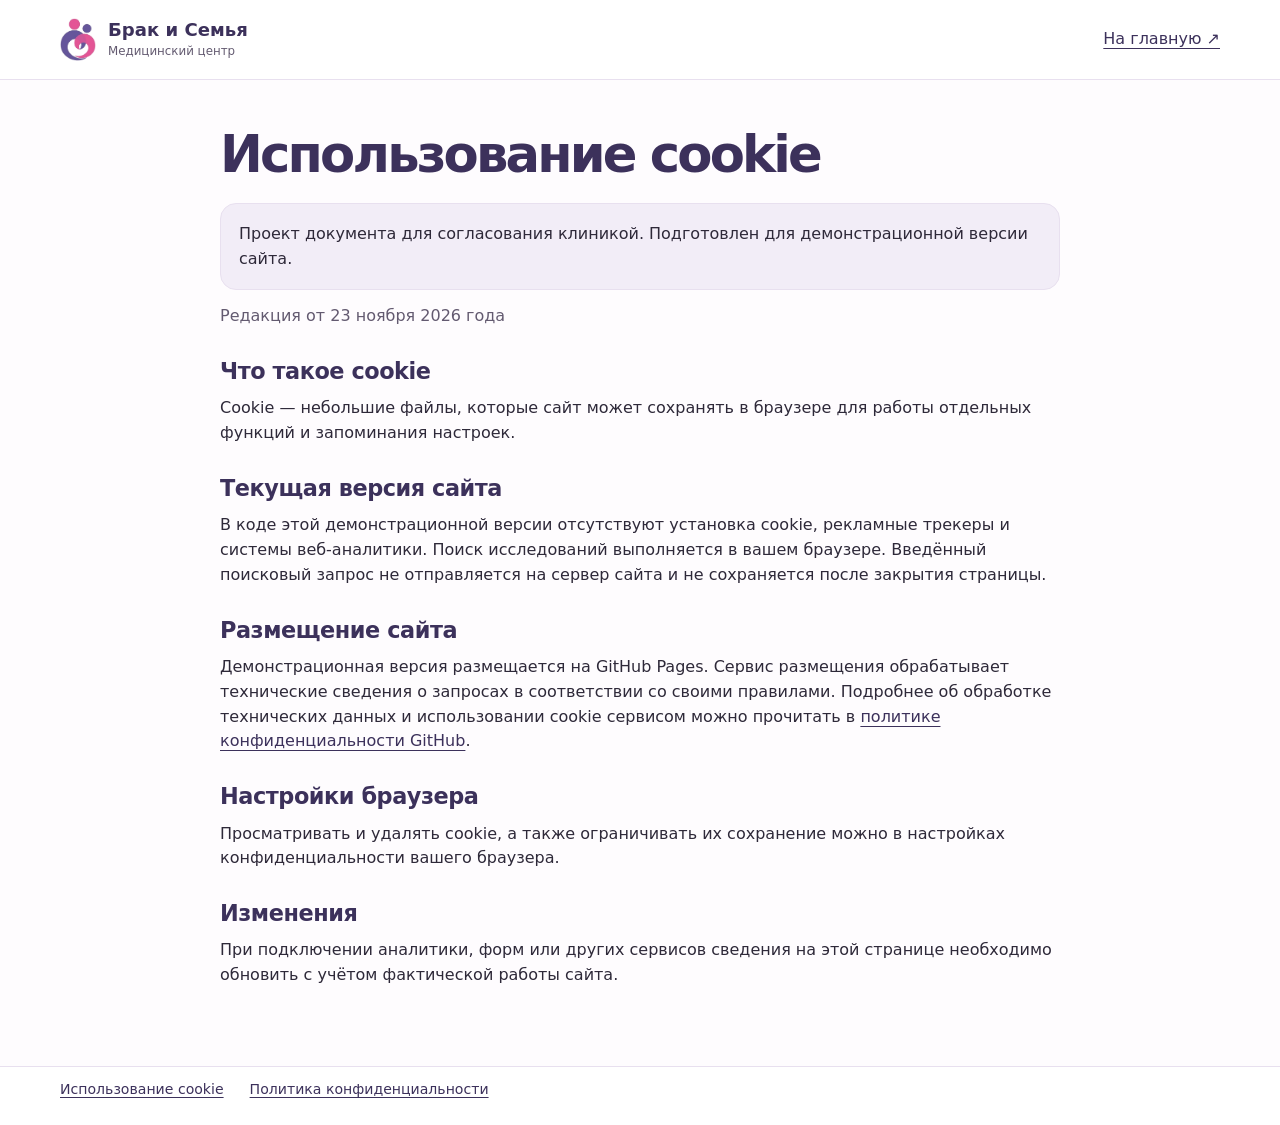
==== cookies.html @ 6511f00b "footer_update_7 Добавление куки и политику конфеденциальности" ====
<!doctype html>
<html lang="ru">
<head>
<meta charset="utf-8">
<meta name="viewport" content="width=device-width,initial-scale=1">
<meta name="robots" content="noindex,nofollow">
<title>Использование cookie | Брак и Семья</title>
<link rel="icon" href="logo.png">
<link rel="stylesheet" href="style.css?v=20261123-footer">
</head>
<body>
<header><div class="wrap top"><a class="brand" href="index.html"><img src="logo.png" alt="" width="36" height="43"><span>Брак и Семья<small>Медицинский центр</small></span></a><a href="index.html">На главную ↗</a></div></header>
<main class="wrap legal">
<h1>Использование cookie</h1>
<p class="legal-notice">Проект документа для согласования клиникой. Подготовлен для демонстрационной версии сайта.</p>
<p class="muted">Редакция от 23 ноября 2026 года</p>

<h2>Что такое cookie</h2>
<p>Cookie — небольшие файлы, которые сайт может сохранять в браузере для работы отдельных функций и запоминания настроек.</p>
<h2>Текущая версия сайта</h2>
<p>В коде этой демонстрационной версии отсутствуют установка cookie, рекламные трекеры и системы веб-аналитики. Поиск исследований выполняется в вашем браузере. Введённый поисковый запрос не отправляется на сервер сайта и не сохраняется после закрытия страницы.</p>
<h2>Размещение сайта</h2>
<p>Демонстрационная версия размещается на GitHub Pages. Сервис размещения обрабатывает технические сведения о запросах в соответствии со своими правилами. Подробнее об обработке технических данных и использовании cookie сервисом можно прочитать в <a href="https://docs.github.com/en/site-policy/privacy-policies/github-general-privacy-statement">политике конфиденциальности GitHub</a>.</p>
<h2>Настройки браузера</h2>
<p>Просматривать и удалять cookie, а также ограничивать их сохранение можно в настройках конфиденциальности вашего браузера.</p>
<h2>Изменения</h2>
<p>При подключении аналитики, форм или других сервисов сведения на этой странице необходимо обновить с учётом фактической работы сайта.</p>

</main>
<footer><div class="wrap"><nav class="footer-links" aria-label="Правовая информация"><a href="cookies.html">Использование cookie</a><a href="privacy.html">Политика конфиденциальности</a></nav></div></footer>
</body></html>
---- style.css ----
:root {
  color-scheme: light;
  --purple: #61518e;
  --dark: #40345f;
  --pink: #ab346b;
  --rose: #f9e5ee;
  --lilac: #f2edf7;
  --ink: #2e2939;
  --muted: #635a70;
  --line: #e5dceb;
  font-family: Nunito, "Trebuchet MS", system-ui, sans-serif;
  color: var(--ink);
  background: #fff;
}
*, *::before, *::after { box-sizing: border-box; }
[hidden] { display: none !important; }
body { margin: 0; line-height: 1.55; }
a { color: var(--dark); text-underline-offset: .23em; }
a:hover { color: var(--pink); }
:focus-visible { outline: 3px solid var(--pink); outline-offset: 4px; }
p, h1, h2, h3 { margin: 0; }
.wrap { width: min(1160px, calc(100% - 64px)); margin-inline: auto; }
.skip { position: absolute; top: 0; left: 1rem; transform: translateY(-120%); background: white; z-index: 2; }
.skip:focus { transform: none; }
header { border-bottom: 1px solid var(--line); }
.top, .bottom { display: flex; justify-content: space-between; align-items: center; gap: 24px; padding-block: 18px; }
.brand { display: inline-flex; align-items: center; gap: 12px; text-decoration: none; font-weight: 850; font-size: 1.13rem; line-height: 1.14; }
.brand small { display: block; font-weight: 500; color: var(--muted); font-size: .74rem; margin-top: 4px; }
nav { display: flex; flex-wrap: wrap; gap: 26px; }
nav a { font-weight: 650; text-decoration: none; }
.button { display: inline-flex; align-items: center; justify-content: center; gap: 12px; min-height: 46px; padding: 10px 20px; border-radius: 999px; border: 1px solid var(--purple); background: var(--purple); color: white; text-decoration: none; font-weight: 750; text-align: center; }
.button:hover { color: white; background: var(--dark); }
.outline { background: white; color: var(--purple); }
.hero { display: grid; grid-template-columns: 1.38fr 1fr; gap: 26px; margin-top: 34px; }
.intro, .hero-art { border-radius: 30px; min-height: 374px; }
.intro { padding: clamp(30px, 5vw, 62px); background: #f7f2fa; display: grid; align-content: center; justify-items: start; }
.label { color: var(--pink); font-size: .76rem; letter-spacing: .11em; text-transform: uppercase; font-weight: 850; }
h1, h2, h3 { color: var(--dark); line-height: 1.13; }
h1 { font-size: clamp(2.6rem, 5.2vw, 4.8rem); letter-spacing: -.055em; margin: .15em 0 .22em; }
h1 span { color: var(--pink); }
.lede { color: var(--muted); font-size: 1.12rem; max-width: 38ch; }
.actions { display: flex; flex-wrap: wrap; gap: 10px; margin-top: 25px; }
.hero-art { position: relative; overflow: hidden; isolation: isolate; display: grid; place-items: center; background: #ebe3f4; }
.hero-art img { position: relative; z-index: 1; width: clamp(145px, 17vw, 218px); height: auto; }
.ring { position: absolute; width: 82%; aspect-ratio: 1; border: 1px solid #fff; border-radius: 50%; box-shadow: 0 0 0 31px #ffffff37, inset 0 0 0 36px #ffffff32; }
.dot { position: absolute; border-radius: 50%; width: 104px; height: 104px; background: #f4c8dd; right: 7%; bottom: 11%; }
h2 { font-size: clamp(1.8rem, 3.6vw, 3rem); letter-spacing: -.035em; }
.directions { padding-block: 50px 60px; }
.chips { list-style: none; padding: 0; display: flex; flex-wrap: wrap; gap: 9px; margin: 20px 0 0; }
.chips li { padding: 7px 15px; border-radius: 99px; background: var(--lilac); color: var(--dark); font-weight: 680; }
.chips li:nth-child(4n+2) { background: var(--rose); color: #8d2858; }
.chips li:nth-child(4n+3) { background: white; box-shadow: inset 0 0 0 1px #a292b9; }
.chips li:nth-child(4n+1) { background: var(--purple); color: white; }
.band { background: #f8f5fa; padding-block: 58px; }
.band h2, .contact h2 { margin-top: 8px; }
.doctor-grid { display: grid; grid-template-columns: repeat(3, minmax(0, 1fr)); gap: 20px; margin-top: 26px; }
.doctor { border: 1px solid var(--line); border-radius: 22px; overflow: hidden; background: white; display: flex; flex-direction: column; }
.portrait { display: block; width: min(184px, calc(100% - 32px)); height: auto; aspect-ratio: 4 / 5; object-fit: contain; margin: 22px auto 0; border-radius: 18px; }
.doctor-body { padding: 22px; display: flex; flex-direction: column; flex: 1; gap: 10px; }
.doctor h3, .labs h3 { font-size: 1.29rem; }
.role { color: var(--pink); font-weight: 720; }
.credential { font-weight: 740; color: var(--dark); }
.doctor-link { padding-top: 6px; margin-top: auto; font-weight: 750; }
.services { padding-block: 64px 24px; }
.muted { margin-top: 10px; color: var(--muted); }
#price-list { margin-top: 22px; }
.price { border-bottom: 1px solid var(--line); }
.price:first-child { border-top: 1px solid var(--line); }
summary { cursor: pointer; font-weight: 760; color: var(--dark); }
.price summary { list-style: none; display: flex; justify-content: space-between; align-items: center; gap: 14px; padding: 15px 7px; font-size: 1.06rem; }
.price summary::-webkit-details-marker { display: none; }
.price summary::after { content: "+"; font-size: 1.4rem; color: var(--pink); }
.price[open] summary::after { content: "−"; }
table { width: 100%; border-collapse: collapse; margin-bottom: 14px; text-align: left; }
th, td { padding: 10px 7px; border-top: 1px solid var(--line); }
th { color: var(--muted); }
td:last-child, th:last-child { text-align: right; white-space: nowrap; }
td:last-child { color: var(--dark); font-weight: 760; }
.labs { padding: 22px; margin-top: 25px; border-radius: 19px; background: var(--lilac); }
.labs p { margin: 8px 0; }
.contact-section { padding-block: 36px 58px; }
.contact { display: grid; grid-template-columns: 1.5fr 1fr; gap: 35px; background: #f7f2fa; border-radius: 28px; padding: clamp(24px, 5vw, 54px); }
.contact-copy { max-width: 48ch; margin-top: 12px; color: var(--muted); }
.location { padding: 23px; background: white; border-radius: 20px; align-self: center; }
.location p + p { margin-top: 9px; }
.location a { display: inline-block; margin-top: 14px; font-weight: 750; }
#telegram-code { margin-top: 16px; }
#telegram-code img { display: block; margin-top: 12px; max-width: 100%; height: auto; border-radius: 12px; }
footer { border-top: 1px solid var(--line); color: var(--muted); }
.documents { padding-block: 40px 20px; }
.document-grid { display: grid; grid-template-columns: repeat(3, minmax(0, 1fr)); gap: 16px; list-style: none; padding: 0; margin: 22px 0 0; }
.document-card { height: 100%; display: flex; flex-direction: column; gap: 5px; padding: 18px; border-radius: 20px; background: var(--lilac); border: 1px solid var(--line); text-decoration: none; }
.document-card img { width: 100%; height: 162px; object-fit: contain; margin-bottom: 8px; }
.document-name { font-weight: 780; }
.document-description { color: var(--muted); font-size: .92rem; }
.document-action { margin-top: auto; padding-top: 8px; text-decoration: underline; }
.sr-only { position: absolute; width: 1px; height: 1px; padding: 0; margin: -1px; overflow: hidden; clip-path: inset(50%); white-space: nowrap; }
@media (max-width: 950px) {
  .top { flex-wrap: wrap; }
  nav { order: 3; width: 100%; }
  .doctor-grid { grid-template-columns: repeat(2, minmax(0, 1fr)); }
}
@media (max-width: 670px) {
  .wrap { width: calc(100% - 32px); }
  .top { gap: 14px; }
  .top .button { font-size: .85rem; padding-inline: 12px; }
  nav { gap: 8px 16px; font-size: .9rem; }
  .hero, .contact { grid-template-columns: 1fr; gap: 12px; }
  .hero { margin-top: 18px; }
  .intro { min-height: 0; }
  .hero-art { min-height: 205px; }
  .hero-art img { width: 110px; }
  .directions, .band, .services { padding-top: 36px; }
  .doctor-grid, .document-grid { grid-template-columns: 1fr; }
  .contact { gap: 22px; }
  .bottom { align-items: start; flex-direction: column; gap: 10px; }
}

/* Refined clinic layout and laboratory catalogue. */
:root { --dark: #3c315b; --line: #e8e0ef; }
body { background: #fefcfe; }
header { background: #fff; }
.top { gap: 20px; flex-wrap: wrap; }
nav { gap: 12px 24px; flex: 1 1 500px; justify-content: center; font-size: .88rem; }
.top > .button { font-size: .88rem; }
.hero { background: linear-gradient(120deg, #f1eaf7, #fae9f0 66%, #eee9f6); padding: 14px; gap: 0; border-radius: 32px; min-height: 495px; }
.intro { background: none; padding: 40px; }
.since { margin-top: 18px; padding-left: 14px; border-left: 2px solid var(--pink); color: var(--dark); font-weight: 700; }
h1 { margin-top: 17px; font-size: clamp(2.8rem, 5.8vw, 5rem); line-height: 1.03; }
.lede { margin-top: 8px; font-size: 1.04rem; line-height: 1.65; }
.hero-art { border-radius: 24px; min-height: 460px; background: #eee4f0; }
.hero-art .hero-photo { position: absolute; inset: 0; width: 100%; height: 100%; object-fit: cover; }
.hero-caption { position: absolute; bottom: 20px; left: 20px; right: 20px; display: flex; justify-content: space-between; gap: 15px; padding: 16px 20px; background: #fffffff0; border: 1px solid white; border-radius: 17px; text-decoration: none; font-weight: 750; z-index: 1; }
.directions { padding-block: 58px 70px; }
.chips { display: grid; grid-template-columns: repeat(4, minmax(0, 1fr)); gap: 10px; }
.chips li, .chips li:nth-child(n) { min-height: 66px; display: flex; align-items: center; padding: 16px 18px; border-radius: 16px; box-shadow: none; background: #f3eff7; color: var(--dark); border: 1px solid #e9e1ef; }
.chips li:nth-child(4n+2) { background: #f9edf3; }
.band { background: linear-gradient(#f6f1f9, #fbf8fc); border-top: 1px solid #eee5f3; border-bottom: 1px solid #eee5f3; padding-block: 64px; }
.doctor-grid { gap: 22px; margin-top: 30px; }
.doctor { box-shadow: 0 8px 25px #49345a05; border-radius: 25px; }
.portrait { margin-top: 25px; }
.doctor-body { padding: 25px; }
.doctor-link { display: inline-block; padding-top: 16px; border-top: 1px solid var(--line); }
.role { font-size: .94rem; }
.credential { font-size: .94rem; }
.services { padding-top: 70px; }
#price-list { border-radius: 20px; border: 1px solid var(--line); overflow: hidden; background: #fff; }
#price-list .price { padding-inline: 20px; }
#price-list .price:first-child { border-top: 0; }
#price-list .price:last-child { border-bottom: 0; }
.price summary { padding-block: 19px; }
td { overflow-wrap: anywhere; }
.laboratory { padding-block: 55px 30px; }
.lab-partners { display: grid; grid-template-columns: 1fr 1fr; gap: 20px; margin-top: 28px; }
.lab-partner { display: flex; align-items: center; justify-content: space-between; gap: 20px; padding: 28px; background: white; border: 1px solid var(--line); border-radius: 24px; }
.lab-partner > a:first-child { min-width: 0; }
.lab-partner img { width: 100%; max-width: 215px; height: 65px; object-fit: contain; }
.lab-partner .button { white-space: nowrap; font-size: .88rem; }
.lab-catalog { margin-top: 25px; padding: 28px; background: #f5f0f8; border-radius: 24px; }
.lab-catalog label { display: block; font-weight: 750; color: var(--dark); margin-bottom: 8px; }
#lab-search { width: 100%; padding: 15px 18px; border: 1px solid #b8a7ca; border-radius: 12px; background: white; color: var(--ink); font: inherit; }
.lab-price-section { scroll-margin-top: 20px; padding-top: 28px; }
.lab-price-section h3 { font-size: 1.4rem; margin-bottom: 14px; }
.lab-price-section table { background: white; font-size: .94rem; border-radius: 10px; }
.lab-price-section th:first-child, .lab-price-section td:first-child { width: 65px; color: var(--muted); font-size: .84rem; }
.lab-price-section td:nth-child(2) { line-height: 1.5; }
.lab-price-section th:last-child { width: 100px; }
.documents { padding-top: 50px; }
.document-card { background: white; border-radius: 22px; }
.contact { background: linear-gradient(115deg, #eee7f5, #f9e8f1); }
footer { background: #fff; }
@media (max-width: 1050px) {
  nav { order: 3; flex-basis: 100%; justify-content: start; }
  .chips { grid-template-columns: repeat(3, minmax(0, 1fr)); }
  .lab-partner { flex-direction: column; align-items: start; }
}
@media (max-width: 670px) {
  .hero { min-height: auto; gap: 12px; padding: 8px; border-radius: 25px; }
  .intro { padding: 25px 17px; }
  .hero-art { min-height: 290px; }
  .hero-art .hero-photo { width: 100%; }
  .hero-caption { font-size: .9rem; padding: 13px; bottom: 12px; left: 12px; right: 12px; }
  .chips { grid-template-columns: repeat(2, minmax(0, 1fr)); }
  .chips li, .chips li:nth-child(n) { padding: 12px; font-size: .9rem; }
  .lab-partners { grid-template-columns: 1fr; }
  .lab-partner { flex-direction: row; align-items: center; padding: 20px; gap: 12px; }
  .lab-partner img { max-width: 145px; }
  .lab-partner .button { font-size: .78rem; padding-inline: 12px; }
  .lab-catalog { padding: 17px 12px; }
  .lab-price-section table { font-size: .84rem; }
  .lab-price-section th, .lab-price-section td { padding: 10px 5px; }
  .lab-price-section th:first-child, .lab-price-section td:first-child { width: auto; font-size: .75rem; }
  #price-list .price { padding-inline: 10px; }
  .services, .laboratory { padding-top: 42px; }
}

.footer-links { display: flex; flex: initial; justify-content: start; gap: 12px 26px; flex-wrap: wrap; padding-block: 12px 24px; font-size: .88rem; }
.footer-links a { font-weight: 500; text-decoration: underline; }
.legal { max-width: 840px; padding-block: 48px 64px; }
.legal h1 { font-size: clamp(2rem, 5vw, 3.2rem); overflow-wrap: anywhere; margin: 0 0 22px; }
.legal h2 { font-size: 1.4rem; margin: 30px 0 12px; letter-spacing: -.02em; }
.legal p { margin-bottom: 14px; }
.legal-notice { padding: 18px; border: 1px solid var(--line); border-radius: 16px; background: var(--lilac); }
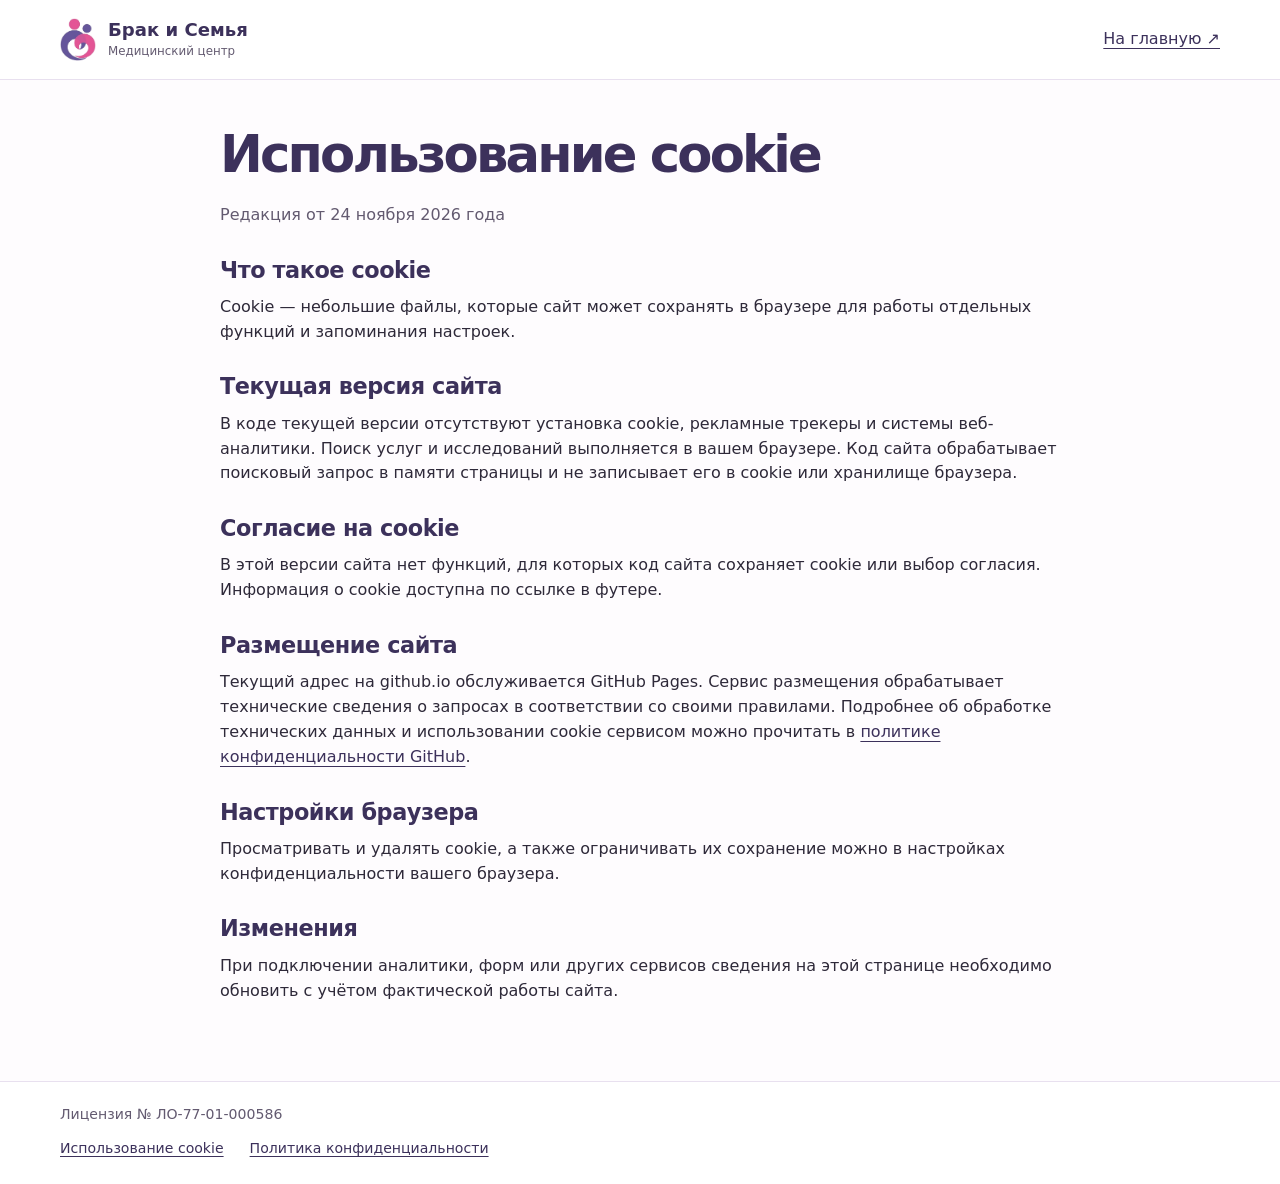
==== commit 0217be00: "final_update изменения в подвале" ====
--- a/cookies.html
+++ b/cookies.html
@@ -6,26 +6,27 @@
 <meta name="robots" content="noindex,nofollow">
 <title>Использование cookie | Брак и Семья</title>
 <link rel="icon" href="logo.png">
-<link rel="stylesheet" href="style.css?v=20261123-footer">
+<link rel="stylesheet" href="style.css?v=20261124-front">
 </head>
 <body>
 <header><div class="wrap top"><a class="brand" href="index.html"><img src="logo.png" alt="" width="36" height="43"><span>Брак и Семья<small>Медицинский центр</small></span></a><a href="index.html">На главную ↗</a></div></header>
 <main class="wrap legal">
 <h1>Использование cookie</h1>
-<p class="legal-notice">Проект документа для согласования клиникой. Подготовлен для демонстрационной версии сайта.</p>
-<p class="muted">Редакция от 23 ноября 2026 года</p>
+<p class="muted">Редакция от 24 ноября 2026 года</p>
 
 <h2>Что такое cookie</h2>
 <p>Cookie — небольшие файлы, которые сайт может сохранять в браузере для работы отдельных функций и запоминания настроек.</p>
 <h2>Текущая версия сайта</h2>
-<p>В коде этой демонстрационной версии отсутствуют установка cookie, рекламные трекеры и системы веб-аналитики. Поиск исследований выполняется в вашем браузере. Введённый поисковый запрос не отправляется на сервер сайта и не сохраняется после закрытия страницы.</p>
+<p>В коде текущей версии отсутствуют установка cookie, рекламные трекеры и системы веб-аналитики. Поиск услуг и исследований выполняется в вашем браузере. Код сайта обрабатывает поисковый запрос в памяти страницы и не записывает его в cookie или хранилище браузера.</p>
+<h2>Согласие на cookie</h2>
+<p>В этой версии сайта нет функций, для которых код сайта сохраняет cookie или выбор согласия. Информация о cookie доступна по ссылке в футере.</p>
 <h2>Размещение сайта</h2>
-<p>Демонстрационная версия размещается на GitHub Pages. Сервис размещения обрабатывает технические сведения о запросах в соответствии со своими правилами. Подробнее об обработке технических данных и использовании cookie сервисом можно прочитать в <a href="https://docs.github.com/en/site-policy/privacy-policies/github-general-privacy-statement">политике конфиденциальности GitHub</a>.</p>
+<p>Текущий адрес на github.io обслуживается GitHub Pages. Сервис размещения обрабатывает технические сведения о запросах в соответствии со своими правилами. Подробнее об обработке технических данных и использовании cookie сервисом можно прочитать в <a href="https://docs.github.com/en/site-policy/privacy-policies/github-general-privacy-statement">политике конфиденциальности GitHub</a>.</p>
 <h2>Настройки браузера</h2>
 <p>Просматривать и удалять cookie, а также ограничивать их сохранение можно в настройках конфиденциальности вашего браузера.</p>
 <h2>Изменения</h2>
 <p>При подключении аналитики, форм или других сервисов сведения на этой странице необходимо обновить с учётом фактической работы сайта.</p>
 
 </main>
-<footer><div class="wrap"><nav class="footer-links" aria-label="Правовая информация"><a href="cookies.html">Использование cookie</a><a href="privacy.html">Политика конфиденциальности</a></nav></div></footer>
+<footer><div class="wrap"><p class="legal-license">Лицензия № ЛО-77-01-000586</p><nav class="footer-links" aria-label="Правовая информация"><a href="cookies.html">Использование cookie</a><a href="privacy.html">Политика конфиденциальности</a></nav></div></footer>
 </body></html>
--- a/style.css
+++ b/style.css
@@ -134,7 +134,7 @@
 .directions { padding-block: 58px 70px; }
 .chips { display: grid; grid-template-columns: repeat(4, minmax(0, 1fr)); gap: 10px; }
 .chips li, .chips li:nth-child(n) { min-height: 66px; display: flex; align-items: center; padding: 16px 18px; border-radius: 16px; box-shadow: none; background: #f3eff7; color: var(--dark); border: 1px solid #e9e1ef; }
-.chips li:nth-child(4n+2) { background: #f9edf3; }
+.chips li:nth-child(8n+2), .chips li:nth-child(8n+4), .chips li:nth-child(8n+5), .chips li:nth-child(8n+7) { background: #f9edf3; }
 .band { background: linear-gradient(#f6f1f9, #fbf8fc); border-top: 1px solid #eee5f3; border-bottom: 1px solid #eee5f3; padding-block: 64px; }
 .doctor-grid { gap: 22px; margin-top: 30px; }
 .doctor { box-shadow: 0 8px 25px #49345a05; border-radius: 25px; }
@@ -172,6 +172,8 @@
 @media (max-width: 1050px) {
   nav { order: 3; flex-basis: 100%; justify-content: start; }
   .chips { grid-template-columns: repeat(3, minmax(0, 1fr)); }
+  .chips li:nth-child(n) { background: #f3eff7; }
+  .chips li:nth-child(even) { background: #f9edf3; }
   .lab-partner { flex-direction: column; align-items: start; }
 }
 @media (max-width: 670px) {
@@ -181,6 +183,8 @@
   .hero-art .hero-photo { width: 100%; }
   .hero-caption { font-size: .9rem; padding: 13px; bottom: 12px; left: 12px; right: 12px; }
   .chips { grid-template-columns: repeat(2, minmax(0, 1fr)); }
+  .chips li:nth-child(n) { background: #f3eff7; }
+  .chips li:nth-child(4n+2), .chips li:nth-child(4n+3) { background: #f9edf3; }
   .chips li, .chips li:nth-child(n) { padding: 12px; font-size: .9rem; }
   .lab-partners { grid-template-columns: 1fr; }
   .lab-partner { flex-direction: row; align-items: center; padding: 20px; gap: 12px; }
@@ -201,3 +205,43 @@
 .legal h2 { font-size: 1.4rem; margin: 30px 0 12px; letter-spacing: -.02em; }
 .legal p { margin-bottom: 14px; }
 .legal-notice { padding: 18px; border: 1px solid var(--line); border-radius: 16px; background: var(--lilac); }
+
+.service-search { margin-top: 22px; padding: 22px; border-radius: 18px; background: var(--lilac); }
+.service-search label { display: block; margin-bottom: 8px; font-weight: 750; color: var(--dark); }
+#service-search { width: 100%; padding: 15px 18px; border: 1px solid #b8a7ca; border-radius: 12px; background: white; color: var(--ink); font: inherit; }
+@media (max-width: 670px) {
+  .service-search { padding: 16px; }
+}
+
+@media (min-width: 671px) {
+  .hero .intro { display: flex; flex-direction: column; align-items: flex-start; padding-bottom: 20px; }
+  .hero .intro .label { margin-top: auto; }
+  .hero .intro .lede { margin-bottom: auto; }
+  .hero .intro .actions { margin-top: 25px; width: 100%; display: grid; grid-template-columns: 1.3fr 1fr; gap: 10px; }
+  .hero .intro .actions .button, .hero-caption { min-height: 58px; }
+  .hero-caption { align-items: center; }
+}
+
+.site-header { position: sticky; top: 0; z-index: 30; background: #fffffff5; backdrop-filter: blur(12px); box-shadow: 0 3px 15px #40345f08; }
+html { scroll-padding-top: calc(var(--header-height, 100px) + 18px); }
+section[id] { scroll-margin-top: 0; }
+.menu-toggle, .mobile-booking { display: none; }
+@media (max-width: 670px) {
+  .site-header .top { justify-content: space-between; flex-wrap: nowrap; padding-block: 12px; }
+  .site-header .top > .button { display: none; }
+  .site-header.navigation-ready .menu-toggle { display: flex; flex-direction: column; justify-content: center; align-items: center; gap: 5px; width: 46px; height: 46px; flex-shrink: 0; border: 1px solid var(--line); border-radius: 14px; background: var(--lilac); cursor: pointer; }
+  .menu-toggle span { width: 21px; height: 2px; border-radius: 2px; background: var(--dark); }
+  .menu-toggle[aria-expanded="true"] span:first-child { transform: translateY(7px) rotate(45deg); }
+  .menu-toggle[aria-expanded="true"] span:nth-child(2) { opacity: 0; }
+  .menu-toggle[aria-expanded="true"] span:last-child { transform: translateY(-7px) rotate(-45deg); }
+  .site-header.navigation-ready #main-navigation { position: absolute; top: 100%; left: 0; right: 0; width: 100%; padding: 12px 16px 20px; margin: 0; display: flex; flex-direction: column; align-items: stretch; gap: 4px; background: white; border-bottom: 1px solid var(--line); box-shadow: 0 14px 20px #40345f12; max-height: calc(100dvh - var(--header-height, 70px)); overflow-y: auto; }
+  #main-navigation a { padding: 12px 14px; border-radius: 10px; }
+  #main-navigation a:hover { background: var(--lilac); }
+  #main-navigation .mobile-booking { display: flex; margin-top: 8px; color: white; }
+  #main-navigation .mobile-booking:hover { background: var(--dark); }
+  .site-header:not(.navigation-ready) .top { flex-wrap: wrap; }
+}
+
+.footer-phones { display: flex; flex-direction: column; gap: 5px; }
+.license-number, .legal-license { font-size: .88rem; }
+.legal-license { padding-top: 22px; }
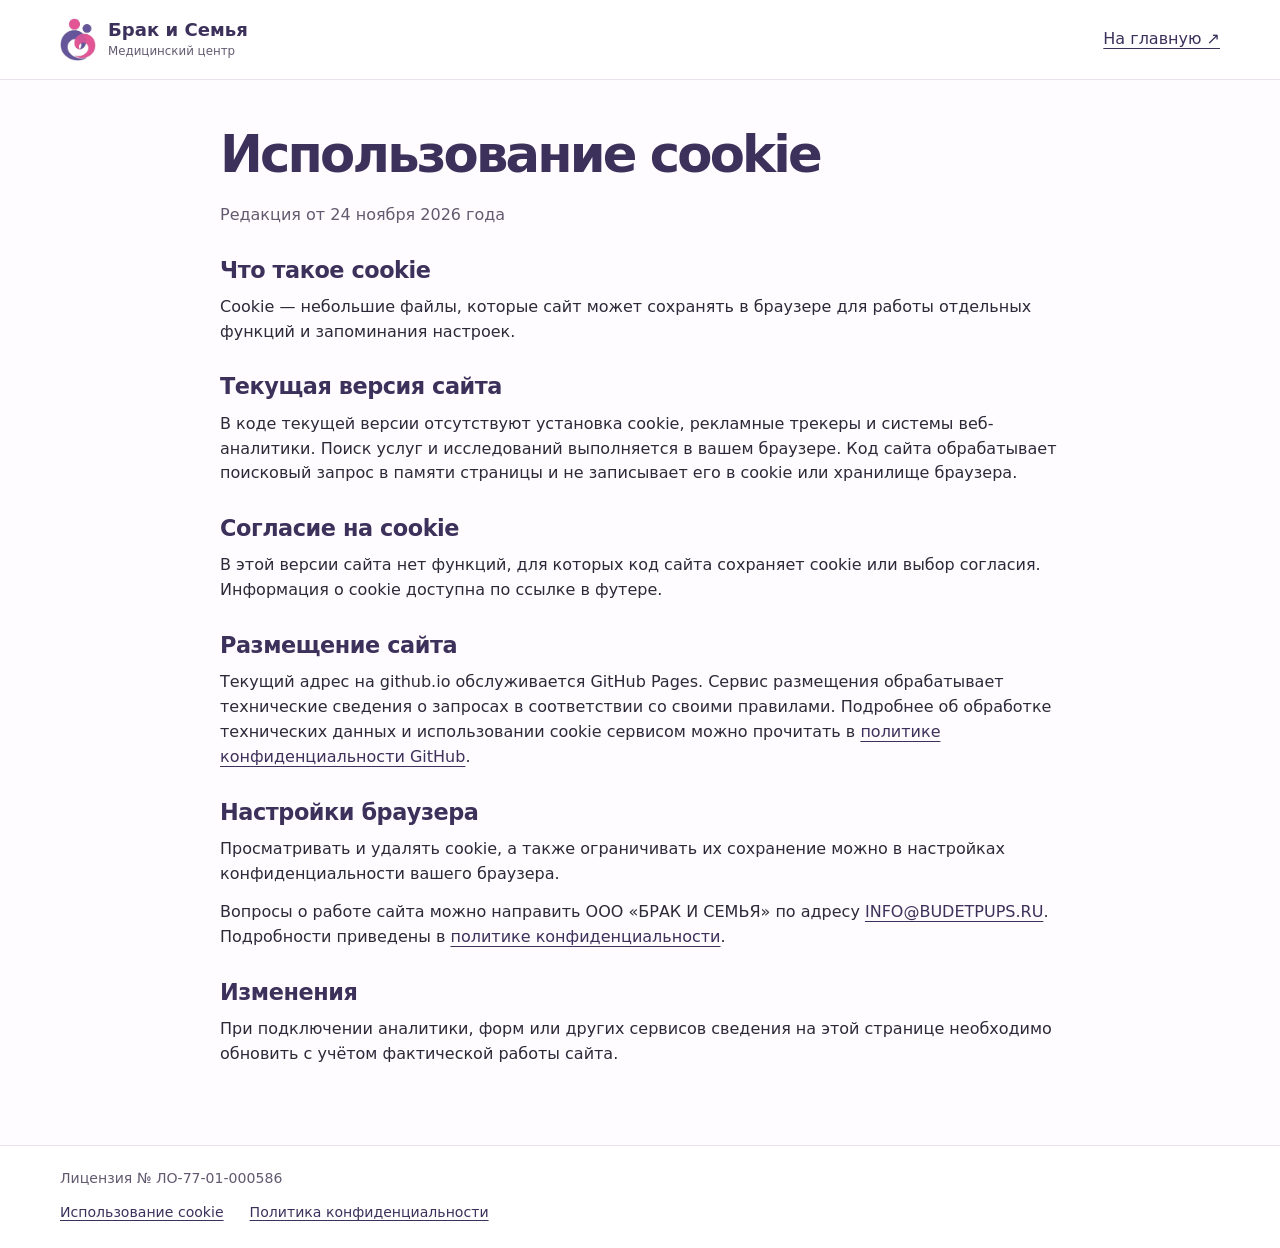
==== commit c28ae0f5: "last_visual Политика конф" ====
--- a/cookies.html
+++ b/cookies.html
@@ -24,6 +24,7 @@
 <p>Текущий адрес на github.io обслуживается GitHub Pages. Сервис размещения обрабатывает технические сведения о запросах в соответствии со своими правилами. Подробнее об обработке технических данных и использовании cookie сервисом можно прочитать в <a href="https://docs.github.com/en/site-policy/privacy-policies/github-general-privacy-statement">политике конфиденциальности GitHub</a>.</p>
 <h2>Настройки браузера</h2>
 <p>Просматривать и удалять cookie, а также ограничивать их сохранение можно в настройках конфиденциальности вашего браузера.</p>
+<p>Вопросы о работе сайта можно направить ООО «БРАК И СЕМЬЯ» по адресу <a href="mailto:INFO@BUDETPUPS.RU">INFO@BUDETPUPS.RU</a>. Подробности приведены в <a href="privacy.html">политике конфиденциальности</a>.</p>
 <h2>Изменения</h2>
 <p>При подключении аналитики, форм или других сервисов сведения на этой странице необходимо обновить с учётом фактической работы сайта.</p>
 
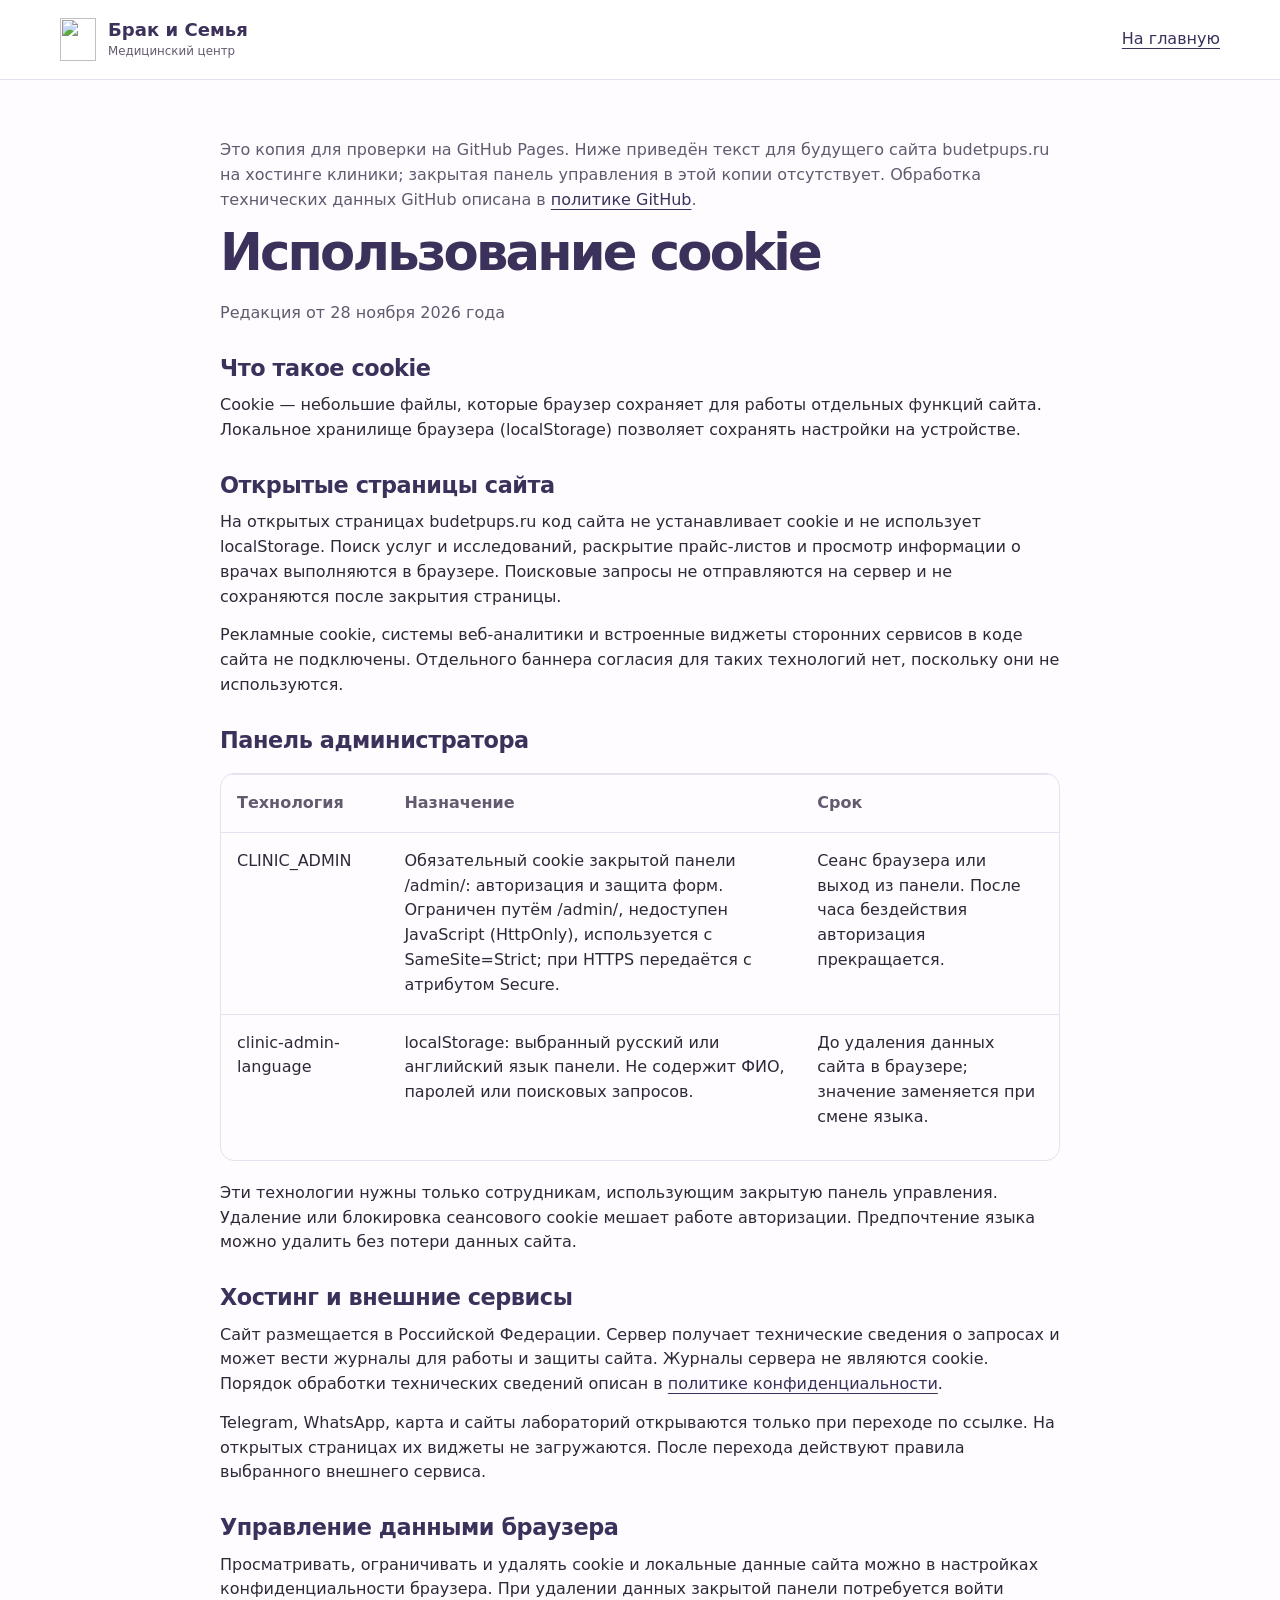
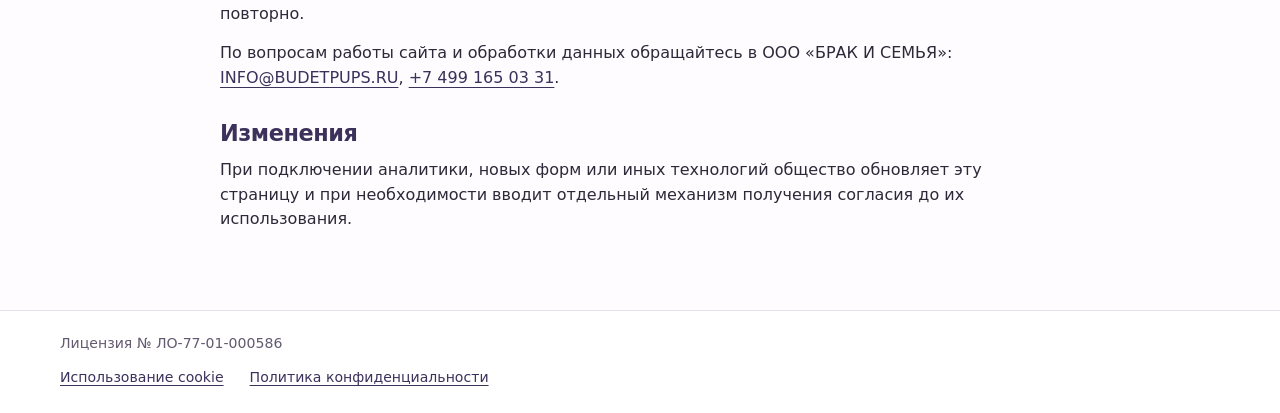
==== commit c1a4dded: "itogggg добавление информации про врачей" ====
--- a/cookies.html
+++ b/cookies.html
@@ -5,28 +5,34 @@
 <meta name="viewport" content="width=device-width,initial-scale=1">
 <meta name="robots" content="noindex,nofollow">
 <title>Использование cookie | Брак и Семья</title>
-<link rel="icon" href="logo.png">
-<link rel="stylesheet" href="style.css?v=20261124-front">
+<link rel="icon" href="assets/logo.png">
+<link rel="stylesheet" href="style.css?v=20261128-final">
 </head>
 <body>
-<header><div class="wrap top"><a class="brand" href="index.html"><img src="logo.png" alt="" width="36" height="43"><span>Брак и Семья<small>Медицинский центр</small></span></a><a href="index.html">На главную ↗</a></div></header>
+<header><div class="wrap top"><a class="brand" href="index.html"><img src="assets/logo.png" alt="" width="36" height="43"><span>Брак и Семья<small>Медицинский центр</small></span></a><a href="index.html">На главную</a></div></header>
 <main class="wrap legal">
+<p class="muted">Это копия для проверки на GitHub Pages. Ниже приведён текст для будущего сайта budetpups.ru на хостинге клиники; закрытая панель управления в этой копии отсутствует. Обработка технических данных GitHub описана в <a href="https://docs.github.com/en/site-policy/privacy-policies/github-general-privacy-statement">политике GitHub</a>.</p>
 <h1>Использование cookie</h1>
-<p class="muted">Редакция от 24 ноября 2026 года</p>
-
+<p class="muted">Редакция от 28 ноября 2026 года</p>
 <h2>Что такое cookie</h2>
-<p>Cookie — небольшие файлы, которые сайт может сохранять в браузере для работы отдельных функций и запоминания настроек.</p>
-<h2>Текущая версия сайта</h2>
-<p>В коде текущей версии отсутствуют установка cookie, рекламные трекеры и системы веб-аналитики. Поиск услуг и исследований выполняется в вашем браузере. Код сайта обрабатывает поисковый запрос в памяти страницы и не записывает его в cookie или хранилище браузера.</p>
-<h2>Согласие на cookie</h2>
-<p>В этой версии сайта нет функций, для которых код сайта сохраняет cookie или выбор согласия. Информация о cookie доступна по ссылке в футере.</p>
-<h2>Размещение сайта</h2>
-<p>Текущий адрес на github.io обслуживается GitHub Pages. Сервис размещения обрабатывает технические сведения о запросах в соответствии со своими правилами. Подробнее об обработке технических данных и использовании cookie сервисом можно прочитать в <a href="https://docs.github.com/en/site-policy/privacy-policies/github-general-privacy-statement">политике конфиденциальности GitHub</a>.</p>
-<h2>Настройки браузера</h2>
-<p>Просматривать и удалять cookie, а также ограничивать их сохранение можно в настройках конфиденциальности вашего браузера.</p>
-<p>Вопросы о работе сайта можно направить ООО «БРАК И СЕМЬЯ» по адресу <a href="mailto:INFO@BUDETPUPS.RU">INFO@BUDETPUPS.RU</a>. Подробности приведены в <a href="privacy.html">политике конфиденциальности</a>.</p>
+<p>Cookie — небольшие файлы, которые браузер сохраняет для работы отдельных функций сайта. Локальное хранилище браузера (localStorage) позволяет сохранять настройки на устройстве.</p>
+<h2>Открытые страницы сайта</h2>
+<p>На открытых страницах budetpups.ru код сайта не устанавливает cookie и не использует localStorage. Поиск услуг и исследований, раскрытие прайс-листов и просмотр информации о врачах выполняются в браузере. Поисковые запросы не отправляются на сервер и не сохраняются после закрытия страницы.</p>
+<p>Рекламные cookie, системы веб-аналитики и встроенные виджеты сторонних сервисов в коде сайта не подключены. Отдельного баннера согласия для таких технологий нет, поскольку они не используются.</p>
+<h2>Панель администратора</h2>
+<div class="legal-table"><table><thead><tr><th scope="col">Технология</th><th scope="col">Назначение</th><th scope="col">Срок</th></tr></thead><tbody>
+<tr><td>CLINIC_ADMIN</td><td>Обязательный cookie закрытой панели /admin/: авторизация и защита форм. Ограничен путём /admin/, недоступен JavaScript (HttpOnly), используется с SameSite=Strict; при HTTPS передаётся с атрибутом Secure.</td><td>Сеанс браузера или выход из панели. После часа бездействия авторизация прекращается.</td></tr>
+<tr><td>clinic-admin-language</td><td>localStorage: выбранный русский или английский язык панели. Не содержит ФИО, паролей или поисковых запросов.</td><td>До удаления данных сайта в браузере; значение заменяется при смене языка.</td></tr>
+</tbody></table></div>
+<p>Эти технологии нужны только сотрудникам, использующим закрытую панель управления. Удаление или блокировка сеансового cookie мешает работе авторизации. Предпочтение языка можно удалить без потери данных сайта.</p>
+<h2>Хостинг и внешние сервисы</h2>
+<p>Сайт размещается в Российской Федерации. Сервер получает технические сведения о запросах и может вести журналы для работы и защиты сайта. Журналы сервера не являются cookie. Порядок обработки технических сведений описан в <a href="privacy.html">политике конфиденциальности</a>.</p>
+<p>Telegram, WhatsApp, карта и сайты лабораторий открываются только при переходе по ссылке. На открытых страницах их виджеты не загружаются. После перехода действуют правила выбранного внешнего сервиса.</p>
+<h2>Управление данными браузера</h2>
+<p>Просматривать, ограничивать и удалять cookie и локальные данные сайта можно в настройках конфиденциальности браузера. При удалении данных закрытой панели потребуется войти повторно.</p>
+<p>По вопросам работы сайта и обработки данных обращайтесь в ООО «БРАК И СЕМЬЯ»: <a href="mailto:INFO@BUDETPUPS.RU">INFO@BUDETPUPS.RU</a>, <a href="tel:+74991650331">+7 499 165 03 31</a>.</p>
 <h2>Изменения</h2>
-<p>При подключении аналитики, форм или других сервисов сведения на этой странице необходимо обновить с учётом фактической работы сайта.</p>
+<p>При подключении аналитики, новых форм или иных технологий общество обновляет эту страницу и при необходимости вводит отдельный механизм получения согласия до их использования.</p>
 
 </main>
 <footer><div class="wrap"><p class="legal-license">Лицензия № ЛО-77-01-000586</p><nav class="footer-links" aria-label="Правовая информация"><a href="cookies.html">Использование cookie</a><a href="privacy.html">Политика конфиденциальности</a></nav></div></footer>
--- a/style.css
+++ b/style.css
@@ -245,3 +245,53 @@
 .footer-phones { display: flex; flex-direction: column; gap: 5px; }
 .license-number, .legal-license { font-size: .88rem; }
 .legal-license { padding-top: 22px; }
+
+/* Specialist education and qualifications */
+.doctor-actions { display:grid; gap:14px; margin-top:auto; padding-top:12px; }
+.doctor-more { width:100%; padding:12px 15px; border:1px solid #d8cce5; border-radius:12px; background:#f6f1fa; color:var(--dark); text-align:left; font:inherit; font-size:.95rem; font-weight:750; cursor:pointer; line-height:1.45; }
+.doctor-more:hover { background:#eee4f6; border-color:var(--purple); }
+.doctor-more:focus-visible,.profile-close:focus-visible { outline:3px solid var(--pink); outline-offset:3px; }
+.doctor-actions .doctor-link { margin:0; padding-top:12px; }
+body.profile-open { overflow:hidden; }
+.doctor-dialog { width:min(920px,calc(100vw - 40px)); max-height:calc(100dvh - 48px); padding:0; border:1px solid var(--line); border-radius:26px; color:var(--ink); background:#fff; box-shadow:0 24px 100px #33203f40; }
+.doctor-dialog[open] { display:flex; flex-direction:column; }
+.doctor-dialog::backdrop { background:#30233f88; }
+.profile-header { display:flex; align-items:flex-start; justify-content:space-between; gap:24px; padding:26px 30px; border-bottom:1px solid var(--line); flex-shrink:0; }
+.profile-header h2 { font-size:clamp(1.35rem,2.6vw,1.9rem); line-height:1.3; margin-top:6px; }
+.profile-close { display:grid; place-items:center; width:42px; height:42px; padding:0; border:0; border-radius:12px; background:#f3edf7; color:var(--dark); font:inherit; font-size:28px; line-height:1; cursor:pointer; flex-shrink:0; }
+.profile-content { overflow-y:auto; min-height:0; padding:26px 30px 32px; overscroll-behavior:contain; }
+.profile-intro { display:flex; align-items:center; gap:24px; margin-bottom:28px; padding:18px; border-radius:18px; background:#f8f4fa; }
+.profile-intro img { width:104px; height:130px; object-fit:contain; flex-shrink:0; background:#fff; border-radius:12px; }
+.profile-intro .role { font-size:1rem; line-height:1.6; }
+.profile-sections { display:grid; grid-template-columns:1fr 1fr; align-items:start; gap:28px 32px; }
+.profile-section { min-width:0; }
+.profile-section h3 { color:var(--dark); font-size:1.05rem; line-height:1.45; padding-bottom:12px; border-bottom:2px solid #dfd3e9; }
+.profile-section:last-child:nth-child(odd) { grid-column:1/-1; }
+.profile-timeline { list-style:none; padding:0; margin:18px 0 0; display:grid; gap:18px; }
+.profile-timeline li { padding-left:16px; border-left:2px solid #e7deee; overflow-wrap:anywhere; }
+.profile-year { display:block; color:var(--purple); font-size:.95rem; font-weight:800; margin-bottom:5px; }
+.profile-timeline p { font-size:1rem; line-height:1.65; margin:0; }
+.profile-footer { display:flex; align-items:center; justify-content:flex-end; gap:12px; border-top:1px solid var(--line); padding:18px 30px; flex-shrink:0; background:white; }
+.profile-footer .button { font:inherit; font-weight:750; cursor:pointer; }
+@media(max-width:650px) {
+ .doctor-dialog { width:calc(100vw - 20px); max-height:calc(100dvh - 20px); border-radius:20px; }
+ .profile-header { padding:20px; gap:14px; }
+ .profile-header .label { font-size:.75rem; }
+ .profile-header h2 { font-size:1.35rem; }
+ .profile-content { padding:20px; }
+ .profile-intro { gap:16px; padding:14px; margin-bottom:24px; }
+ .profile-intro img { width:72px; height:90px; }
+ .profile-intro .role { font-size:.92rem; }
+ .profile-sections { grid-template-columns:1fr; gap:26px; }
+ .profile-section:last-child:nth-child(odd) { grid-column:auto; }
+ .profile-footer { padding:16px 20px; gap:10px; }
+ .profile-footer .button { padding:11px 14px; font-size:.9rem; }
+}
+
+.legal { overflow-wrap:anywhere; }
+.legal-table { overflow-x:auto; margin:20px 0; border:1px solid var(--line); border-radius:14px; }
+.legal-table table { width:100%; font-size:1rem; }
+.legal-table th,.legal-table td { padding:16px; text-align:left; vertical-align:top; white-space:normal; min-width:160px; }
+.legal-table td:last-child { color:var(--ink); font-weight:400; width:auto; }
+
+@media(max-width:380px) { .profile-footer { flex-wrap:wrap; } .profile-footer .button { flex:1 1 100%; text-align:center; } }
